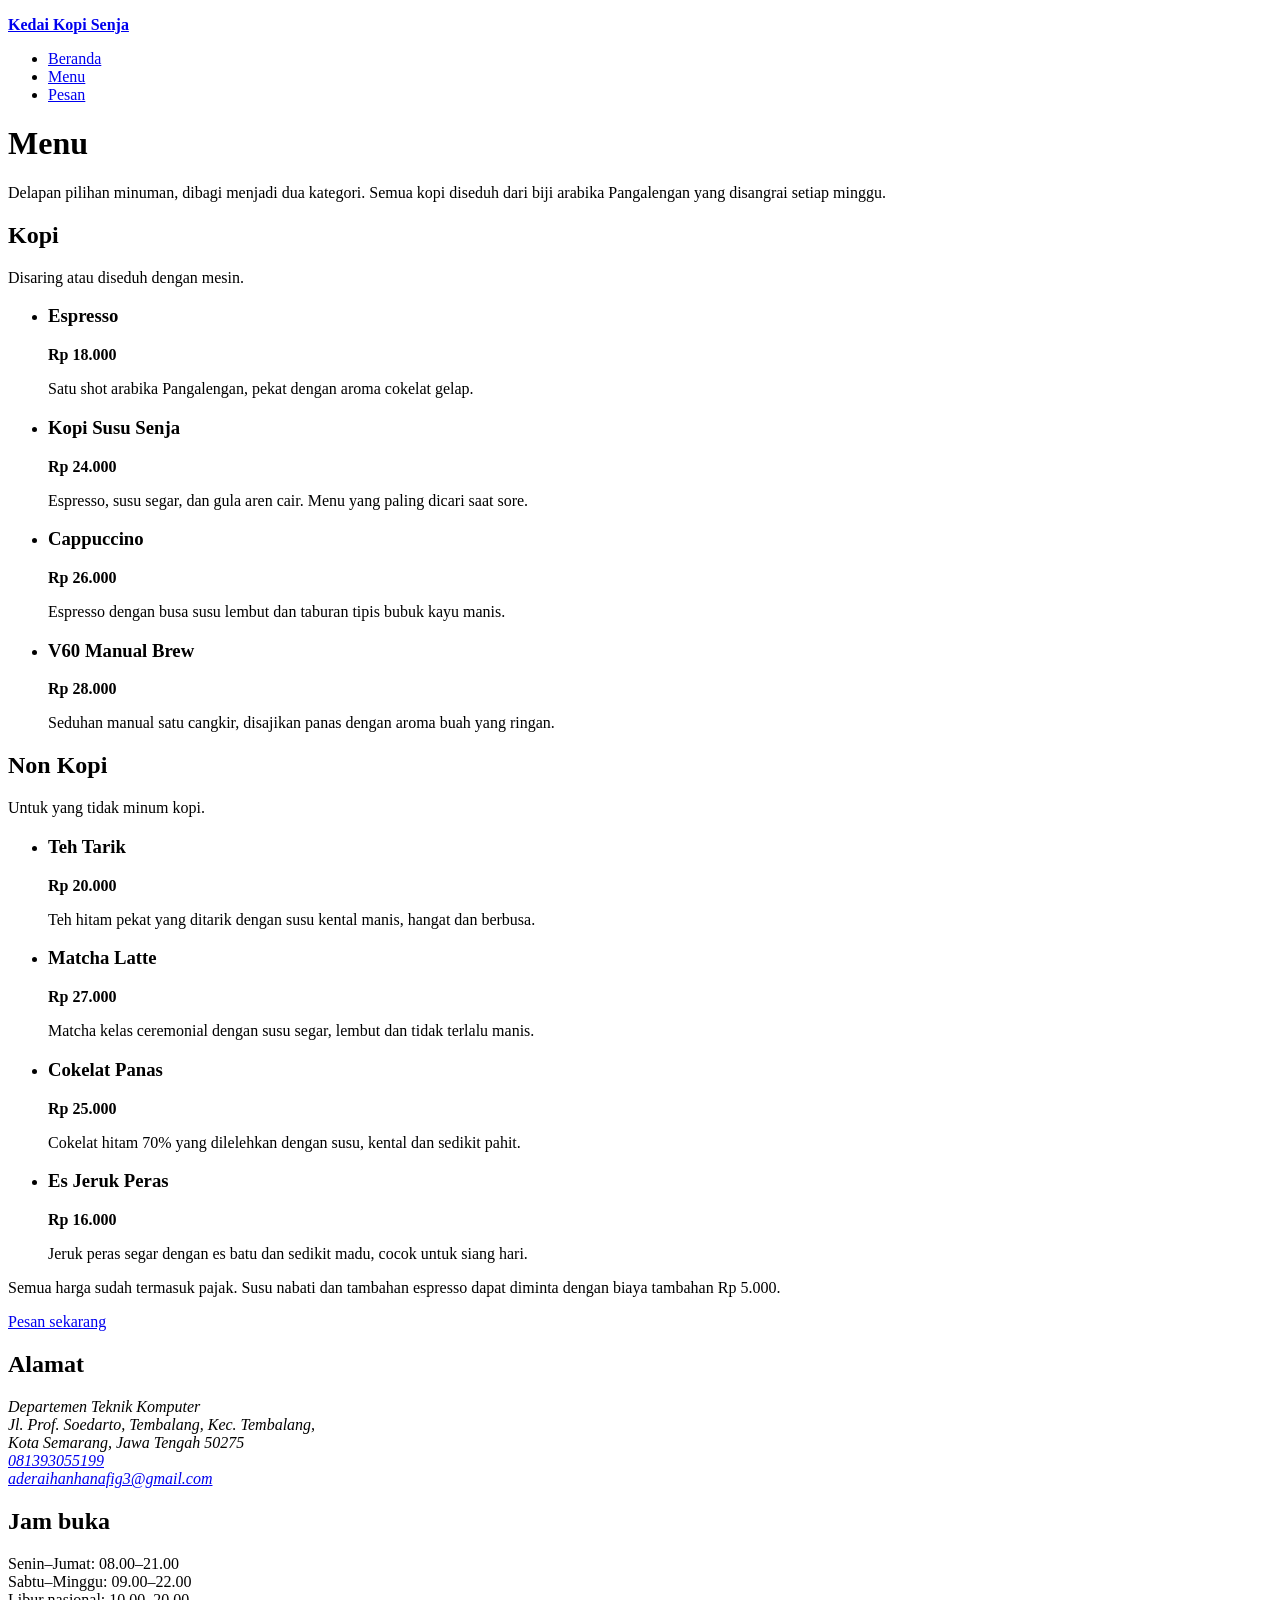
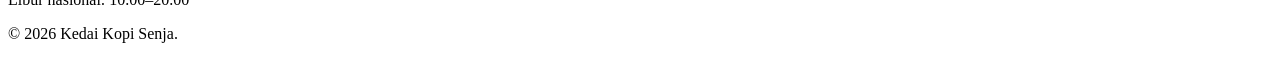
==== menu.html @ cc63fb2c "Tugas Minggu 2" ====
<!DOCTYPE html>
<html lang="id">
<head>
  <meta charset="utf-8">
  <meta name="viewport" content="width=device-width, initial-scale=1">
  <meta name="description" content="Menu kopi dan non kopi Kedai Kopi Senja beserta harga dan deskripsi singkatnya.">
  <title>Menu Kedai Kopi Senja</title>
  <link rel="icon" href="img/logo.svg" type="image/svg+xml">
</head>
<body>
  <header>
    <p><a href="index.html"><strong>Kedai Kopi Senja</strong></a></p>

    <nav aria-label="Navigasi utama">
      <ul>
        <li><a href="index.html">Beranda</a></li>
        <li><a href="menu.html" aria-current="page">Menu</a></li>
        <li><a href="pesan.html">Pesan</a></li>
      </ul>
    </nav>
  </header>

  <main>
    <h1>Menu</h1>
    <p>Delapan pilihan minuman, dibagi menjadi dua kategori. Semua kopi diseduh dari biji arabika Pangalengan yang disangrai setiap minggu.</p>

    <section>
      <h2>Kopi</h2>
      <p>Disaring atau diseduh dengan mesin.</p>

      <ul>
        <li>
          <h3>Espresso</h3>
          <p><strong>Rp 18.000</strong></p>
          <p>Satu shot arabika Pangalengan, pekat dengan aroma cokelat gelap.</p>
        </li>
        <li>
          <h3>Kopi Susu Senja</h3>
          <p><strong>Rp 24.000</strong></p>
          <p>Espresso, susu segar, dan gula aren cair. Menu yang paling dicari saat sore.</p>
        </li>
        <li>
          <h3>Cappuccino</h3>
          <p><strong>Rp 26.000</strong></p>
          <p>Espresso dengan busa susu lembut dan taburan tipis bubuk kayu manis.</p>
        </li>
        <li>
          <h3>V60 Manual Brew</h3>
          <p><strong>Rp 28.000</strong></p>
          <p>Seduhan manual satu cangkir, disajikan panas dengan aroma buah yang ringan.</p>
        </li>
      </ul>
    </section>

    <section>
      <h2>Non Kopi</h2>
      <p>Untuk yang tidak minum kopi.</p>

      <ul>
        <li>
          <h3>Teh Tarik</h3>
          <p><strong>Rp 20.000</strong></p>
          <p>Teh hitam pekat yang ditarik dengan susu kental manis, hangat dan berbusa.</p>
        </li>
        <li>
          <h3>Matcha Latte</h3>
          <p><strong>Rp 27.000</strong></p>
          <p>Matcha kelas ceremonial dengan susu segar, lembut dan tidak terlalu manis.</p>
        </li>
        <li>
          <h3>Cokelat Panas</h3>
          <p><strong>Rp 25.000</strong></p>
          <p>Cokelat hitam 70% yang dilelehkan dengan susu, kental dan sedikit pahit.</p>
        </li>
        <li>
          <h3>Es Jeruk Peras</h3>
          <p><strong>Rp 16.000</strong></p>
          <p>Jeruk peras segar dengan es batu dan sedikit madu, cocok untuk siang hari.</p>
        </li>
      </ul>
    </section>

    <p>Semua harga sudah termasuk pajak. Susu nabati dan tambahan espresso dapat diminta dengan biaya tambahan Rp 5.000.</p>
    <p><a href="pesan.html">Pesan sekarang</a></p>
  </main>

  <footer>
    <h2>Alamat</h2>
    <address>
      Departemen Teknik Komputer<br>
      Jl. Prof. Soedarto, Tembalang, Kec. Tembalang,<br>
      Kota Semarang, Jawa Tengah 50275<br>
      <a href="tel:+6281393055199">081393055199</a><br>
      <a href="mailto:aderaihanhanafig3@gmail.com">aderaihanhanafig3@gmail.com</a>
    </address>

    <h2>Jam buka</h2>
    <p>
      Senin–Jumat: 08.00–21.00<br>
      Sabtu–Minggu: 09.00–22.00<br>
      Libur nasional: 10.00–20.00
    </p>

    <p>© 2026 Kedai Kopi Senja.</p>
  </footer>
</body>
</html>
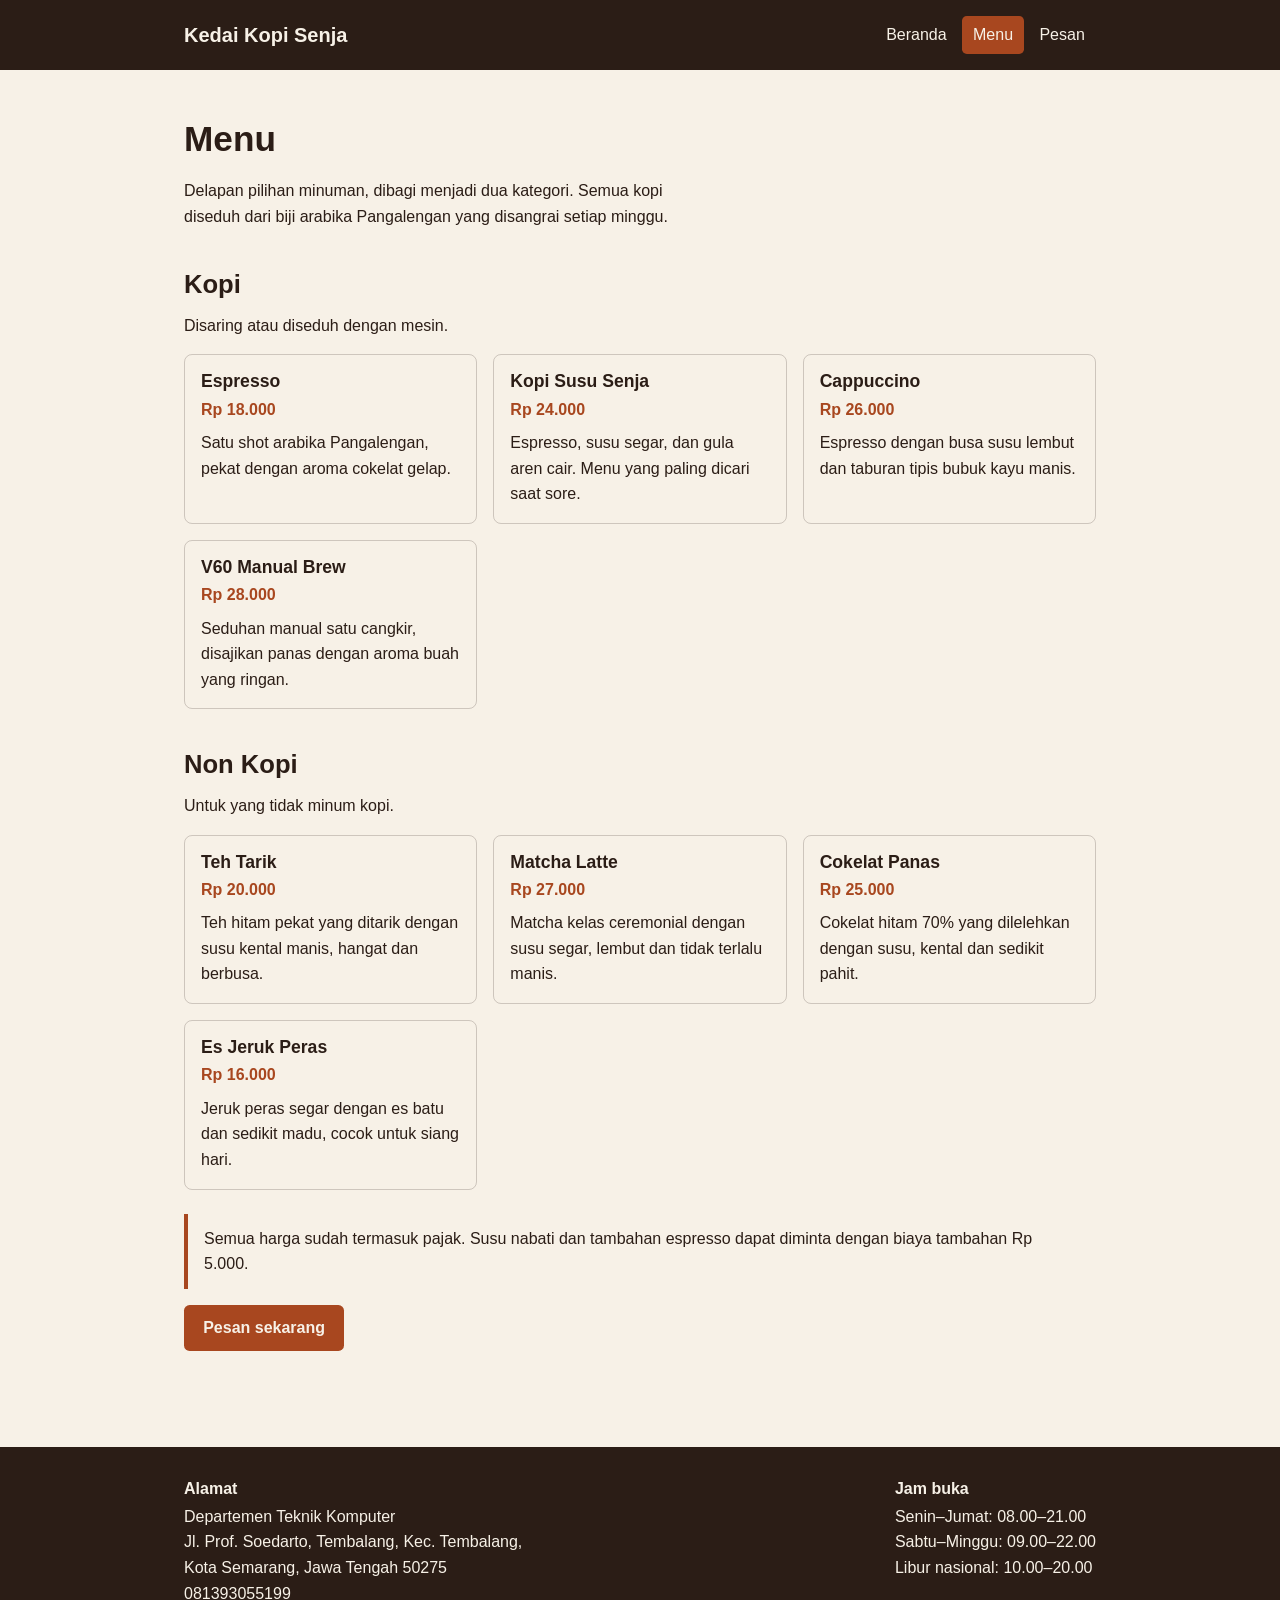
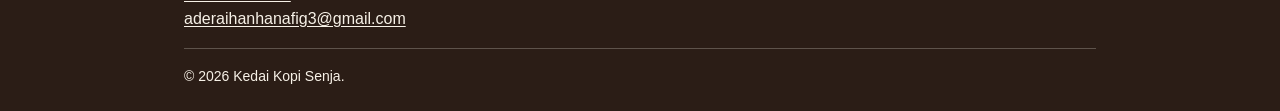
==== commit f7af0fb3: "Tugas Minggu 3" ====
--- a/menu.html
+++ b/menu.html
@@ -6,102 +6,111 @@
   <meta name="description" content="Menu kopi dan non kopi Kedai Kopi Senja beserta harga dan deskripsi singkatnya.">
   <title>Menu Kedai Kopi Senja</title>
   <link rel="icon" href="img/logo.svg" type="image/svg+xml">
+  <link rel="stylesheet" href="css/style.css">
 </head>
 <body>
-  <header>
-    <p><a href="index.html"><strong>Kedai Kopi Senja</strong></a></p>
+  <header class="situs-header">
+    <div class="wadah header-dalam">
+      <p class="merek"><a href="index.html">Kedai Kopi Senja</a></p>
 
-    <nav aria-label="Navigasi utama">
-      <ul>
-        <li><a href="index.html">Beranda</a></li>
-        <li><a href="menu.html" aria-current="page">Menu</a></li>
-        <li><a href="pesan.html">Pesan</a></li>
-      </ul>
-    </nav>
+      <nav class="navigasi" aria-label="Navigasi utama">
+        <ul>
+          <li><a href="index.html">Beranda</a></li>
+          <li><a href="menu.html" aria-current="page">Menu</a></li>
+          <li><a href="pesan.html">Pesan</a></li>
+        </ul>
+      </nav>
+    </div>
   </header>
 
-  <main>
+  <main class="wadah">
     <h1>Menu</h1>
-    <p>Delapan pilihan minuman, dibagi menjadi dua kategori. Semua kopi diseduh dari biji arabika Pangalengan yang disangrai setiap minggu.</p>
+    <p class="pendahuluan">Delapan pilihan minuman, dibagi menjadi dua kategori. Semua kopi diseduh dari biji arabika Pangalengan yang disangrai setiap minggu.</p>
 
-    <section>
-      <h2>Kopi</h2>
+    <section class="bagian" aria-labelledby="judul-kopi">
+      <h2 id="judul-kopi">Kopi</h2>
       <p>Disaring atau diseduh dengan mesin.</p>
 
-      <ul>
-        <li>
+      <ul class="daftar-menu">
+        <li class="kartu-menu">
           <h3>Espresso</h3>
-          <p><strong>Rp 18.000</strong></p>
+          <p class="harga">Rp 18.000</p>
           <p>Satu shot arabika Pangalengan, pekat dengan aroma cokelat gelap.</p>
         </li>
-        <li>
+        <li class="kartu-menu">
           <h3>Kopi Susu Senja</h3>
-          <p><strong>Rp 24.000</strong></p>
+          <p class="harga">Rp 24.000</p>
           <p>Espresso, susu segar, dan gula aren cair. Menu yang paling dicari saat sore.</p>
         </li>
-        <li>
+        <li class="kartu-menu">
           <h3>Cappuccino</h3>
-          <p><strong>Rp 26.000</strong></p>
+          <p class="harga">Rp 26.000</p>
           <p>Espresso dengan busa susu lembut dan taburan tipis bubuk kayu manis.</p>
         </li>
-        <li>
+        <li class="kartu-menu">
           <h3>V60 Manual Brew</h3>
-          <p><strong>Rp 28.000</strong></p>
+          <p class="harga">Rp 28.000</p>
           <p>Seduhan manual satu cangkir, disajikan panas dengan aroma buah yang ringan.</p>
         </li>
       </ul>
     </section>
 
-    <section>
-      <h2>Non Kopi</h2>
+    <section class="bagian" aria-labelledby="judul-non-kopi">
+      <h2 id="judul-non-kopi">Non Kopi</h2>
       <p>Untuk yang tidak minum kopi.</p>
 
-      <ul>
-        <li>
+      <ul class="daftar-menu">
+        <li class="kartu-menu">
           <h3>Teh Tarik</h3>
-          <p><strong>Rp 20.000</strong></p>
+          <p class="harga">Rp 20.000</p>
           <p>Teh hitam pekat yang ditarik dengan susu kental manis, hangat dan berbusa.</p>
         </li>
-        <li>
+        <li class="kartu-menu">
           <h3>Matcha Latte</h3>
-          <p><strong>Rp 27.000</strong></p>
+          <p class="harga">Rp 27.000</p>
           <p>Matcha kelas ceremonial dengan susu segar, lembut dan tidak terlalu manis.</p>
         </li>
-        <li>
+        <li class="kartu-menu">
           <h3>Cokelat Panas</h3>
-          <p><strong>Rp 25.000</strong></p>
+          <p class="harga">Rp 25.000</p>
           <p>Cokelat hitam 70% yang dilelehkan dengan susu, kental dan sedikit pahit.</p>
         </li>
-        <li>
+        <li class="kartu-menu">
           <h3>Es Jeruk Peras</h3>
-          <p><strong>Rp 16.000</strong></p>
+          <p class="harga">Rp 16.000</p>
           <p>Jeruk peras segar dengan es batu dan sedikit madu, cocok untuk siang hari.</p>
         </li>
       </ul>
     </section>
 
-    <p>Semua harga sudah termasuk pajak. Susu nabati dan tambahan espresso dapat diminta dengan biaya tambahan Rp 5.000.</p>
-    <p><a href="pesan.html">Pesan sekarang</a></p>
+    <p class="catatan-menu">Semua harga sudah termasuk pajak. Susu nabati dan tambahan espresso dapat diminta dengan biaya tambahan Rp 5.000.</p>
+    <p><a class="tautan-tombol" href="pesan.html">Pesan sekarang</a></p>
   </main>
 
-  <footer>
-    <h2>Alamat</h2>
-    <address>
-      Departemen Teknik Komputer<br>
-      Jl. Prof. Soedarto, Tembalang, Kec. Tembalang,<br>
-      Kota Semarang, Jawa Tengah 50275<br>
-      <a href="tel:+6281393055199">081393055199</a><br>
-      <a href="mailto:aderaihanhanafig3@gmail.com">aderaihanhanafig3@gmail.com</a>
-    </address>
-
-    <h2>Jam buka</h2>
-    <p>
-      Senin–Jumat: 08.00–21.00<br>
-      Sabtu–Minggu: 09.00–22.00<br>
-      Libur nasional: 10.00–20.00
-    </p>
-
-    <p>© 2026 Kedai Kopi Senja.</p>
+  <footer class="situs-footer">
+    <div class="wadah footer-dalam">
+      <div class="footer-kolom">
+        <h2>Alamat</h2>
+        <address>
+          Departemen Teknik Komputer<br>
+          Jl. Prof. Soedarto, Tembalang, Kec. Tembalang,<br>
+          Kota Semarang, Jawa Tengah 50275<br>
+          <a href="tel:+6281393055199">081393055199</a><br>
+          <a href="mailto:aderaihanhanafig3@gmail.com">aderaihanhanafig3@gmail.com</a>
+        </address>
+      </div>
+      <div class="footer-kolom">
+        <h2>Jam buka</h2>
+        <p>
+          Senin–Jumat: 08.00–21.00<br>
+          Sabtu–Minggu: 09.00–22.00<br>
+          Libur nasional: 10.00–20.00
+        </p>
+      </div>
+    </div>
+    <div class="wadah">
+      <p class="hak-cipta">© 2026 Kedai Kopi Senja.</p>
+    </div>
   </footer>
 </body>
 </html>
--- a/css/style.css
+++ b/css/style.css
@@ -0,0 +1,423 @@
+/* =========================================================
+   Kedai Kopi Senja — CSS bersama untuk tiga halaman
+   Tiga warna utama: coklat tua, krem, dan terakota.
+   ========================================================= */
+
+:root {
+  --teks: #2b1d16;
+  --latar: #f7f1e7;
+  --aksen: #a8471f;
+}
+
+/* Semua element memakai border-box */
+*,
+*::before,
+*::after {
+  box-sizing: border-box;
+}
+
+body {
+  margin: 0;
+  background: var(--latar);
+  color: var(--teks);
+  font-family: Arial, Helvetica, sans-serif;
+  font-size: 1rem;
+  line-height: 1.6;
+}
+
+h1,
+h2,
+h3 {
+  margin: 0 0 0.5em;
+  line-height: 1.2;
+}
+
+h1 {
+  font-size: 1.75rem;
+}
+
+h2 {
+  font-size: 1.35rem;
+}
+
+h3 {
+  font-size: 1.1rem;
+}
+
+p {
+  margin: 0 0 1rem;
+}
+
+a {
+  color: var(--aksen);
+  text-decoration: underline;
+  text-underline-offset: 2px;
+}
+
+a:hover {
+  color: var(--teks);
+}
+
+img {
+  display: block;
+  max-width: 100%;
+  height: auto;
+}
+
+/* Wadah konten: maksimal 960px dan di tengah layar */
+.wadah {
+  width: 100%;
+  max-width: 960px;
+  margin-left: auto;
+  margin-right: auto;
+  padding-left: 1rem;
+  padding-right: 1rem;
+}
+
+/* ---------- Header dan navigasi (Flexbox) ---------- */
+
+.situs-header {
+  background: var(--teks);
+  color: var(--latar);
+}
+
+.header-dalam {
+  display: flex;
+  flex-direction: column;
+  align-items: flex-start;
+  gap: 0.5rem;
+  padding-top: 1rem;
+  padding-bottom: 1rem;
+}
+
+.merek {
+  margin: 0;
+  font-size: 1.25rem;
+  font-weight: 700;
+}
+
+.merek a {
+  color: var(--latar);
+  text-decoration: none;
+}
+
+.merek a:hover {
+  text-decoration: underline;
+  text-decoration-thickness: 2px;
+}
+
+.navigasi ul {
+  display: flex;
+  flex-wrap: wrap;
+  gap: 0.25rem;
+  margin: 0;
+  padding: 0;
+  list-style: none;
+}
+
+.navigasi a {
+  display: block;
+  padding: 0.4rem 0.7rem;
+  border-radius: 0.3rem;
+  color: var(--latar);
+  text-decoration: none;
+}
+
+.navigasi a:hover,
+.navigasi a[aria-current="page"] {
+  background: var(--aksen);
+  color: var(--latar);
+}
+
+/* ---------- Konten utama ---------- */
+
+main.wadah {
+  padding-top: 2rem;
+  padding-bottom: 3rem;
+}
+
+.pendahuluan {
+  max-width: 60ch;
+}
+
+.gambar-kedai {
+  width: 100%;
+  max-width: 420px;
+  border: 1px solid rgba(43, 29, 22, 0.2);
+  border-radius: 0.5rem;
+}
+
+.keterangan-gambar {
+  margin-top: 0.5rem;
+  font-size: 0.875rem;
+}
+
+.bagian {
+  margin-top: 2.5rem;
+}
+
+.daftar-jam {
+  max-width: 420px;
+  margin: 0 0 1rem;
+  padding: 0;
+  list-style: none;
+}
+
+.daftar-jam li {
+  padding: 0.5rem 0;
+  border-bottom: 1px solid rgba(43, 29, 22, 0.15);
+}
+
+.daftar-jam li:last-child {
+  border-bottom: 0;
+}
+
+/* ---------- Kartu menu (Grid) ---------- */
+
+.daftar-menu {
+  display: grid;
+  grid-template-columns: 1fr;
+  gap: 1rem;
+  margin: 0;
+  padding: 0;
+  list-style: none;
+}
+
+.kartu-menu {
+  padding: 1rem;
+  border: 1px solid rgba(43, 29, 22, 0.2);
+  border-radius: 0.5rem;
+}
+
+.kartu-menu:hover {
+  border-color: var(--aksen);
+}
+
+.kartu-menu h3 {
+  margin-bottom: 0.25rem;
+}
+
+.kartu-menu p {
+  margin-bottom: 0.5rem;
+}
+
+.kartu-menu p:last-child {
+  margin-bottom: 0;
+}
+
+.harga {
+  color: var(--aksen);
+  font-weight: 700;
+}
+
+.catatan-menu {
+  margin-top: 1.5rem;
+  padding: 0.75rem 1rem;
+  border-left: 4px solid var(--aksen);
+  border-radius: 0 0.35rem 0.35rem 0;
+}
+
+/* Tombol berbentuk link */
+.tautan-tombol {
+  display: inline-block;
+  padding: 0.65rem 1.2rem;
+  border-radius: 0.35rem;
+  background: var(--aksen);
+  color: var(--latar);
+  font-weight: 700;
+  text-decoration: none;
+}
+
+.tautan-tombol:hover {
+  background: var(--teks);
+  color: var(--latar);
+}
+
+/* ---------- Form pemesanan ---------- */
+
+.form-pesanan {
+  max-width: 640px;
+  margin-top: 1.5rem;
+}
+
+.field {
+  margin: 0 0 1.25rem;
+}
+
+.field > label,
+.field > legend {
+  display: block;
+  margin-bottom: 0.35rem;
+  padding: 0;
+  font-weight: 700;
+}
+
+fieldset.field {
+  padding: 0;
+  border: 0;
+}
+
+input[type="text"],
+input[type="tel"],
+input[type="number"],
+select,
+textarea {
+  width: 100%;
+  max-width: 100%;
+  padding: 0.6rem 0.7rem;
+  border: 1px solid rgba(43, 29, 22, 0.35);
+  border-radius: 0.35rem;
+  background: var(--latar);
+  color: var(--teks);
+  font: inherit;
+}
+
+textarea {
+  min-height: 7rem;
+  resize: vertical;
+}
+
+input[type="radio"] {
+  width: auto;
+  margin: 0;
+  accent-color: var(--aksen);
+}
+
+.pilihan-radio {
+  display: flex;
+  flex-direction: column;
+  gap: 0.5rem;
+}
+
+.opsi-radio {
+  display: flex;
+  align-items: center;
+  gap: 0.5rem;
+}
+
+.opsi-radio label {
+  font-weight: 400;
+}
+
+input:focus,
+select:focus,
+textarea:focus {
+  border-color: var(--aksen);
+  outline: 2px solid var(--aksen);
+  outline-offset: 1px;
+}
+
+.tombol-kirim {
+  padding: 0.7rem 1.5rem;
+  border: 0;
+  border-radius: 0.35rem;
+  background: var(--aksen);
+  color: var(--latar);
+  font: inherit;
+  font-weight: 700;
+  cursor: pointer;
+}
+
+.tombol-kirim:hover {
+  background: var(--teks);
+}
+
+.tombol-kirim:focus {
+  outline: 2px solid var(--teks);
+  outline-offset: 2px;
+}
+
+.aksi-form {
+  margin: 0;
+}
+
+/* ---------- Footer ---------- */
+
+.situs-footer {
+  margin-top: 2rem;
+  background: var(--teks);
+  color: var(--latar);
+}
+
+.footer-dalam {
+  display: flex;
+  flex-direction: column;
+  gap: 1.5rem;
+  padding-top: 2rem;
+  padding-bottom: 1rem;
+}
+
+.footer-kolom h2 {
+  margin-bottom: 0.35rem;
+  font-size: 1rem;
+}
+
+.footer-kolom p,
+.footer-kolom address {
+  margin: 0;
+  font-style: normal;
+}
+
+.footer-kolom a {
+  color: var(--latar);
+}
+
+.footer-kolom a:hover {
+  text-decoration: none;
+}
+
+.hak-cipta {
+  margin: 0;
+  padding-top: 1rem;
+  padding-bottom: 1.5rem;
+  border-top: 1px solid rgba(247, 241, 231, 0.25);
+  font-size: 0.875rem;
+}
+
+/* ---------- Tablet dan desktop (mobile first) ---------- */
+
+@media (min-width: 600px) {
+  .wadah {
+    padding-left: 1.5rem;
+    padding-right: 1.5rem;
+  }
+
+  .header-dalam {
+    flex-direction: row;
+    align-items: center;
+    justify-content: space-between;
+  }
+
+  h1 {
+    font-size: 2.2rem;
+  }
+
+  h2 {
+    font-size: 1.6rem;
+  }
+
+  main.wadah {
+    padding-top: 3rem;
+  }
+
+  .daftar-menu {
+    grid-template-columns: repeat(2, minmax(0, 1fr));
+  }
+
+  .pilihan-radio {
+    flex-direction: row;
+    gap: 1.5rem;
+  }
+
+  .footer-dalam {
+    flex-direction: row;
+    justify-content: space-between;
+    gap: 3rem;
+  }
+}
+
+@media (min-width: 960px) {
+  .daftar-menu {
+    grid-template-columns: repeat(3, minmax(0, 1fr));
+  }
+}
